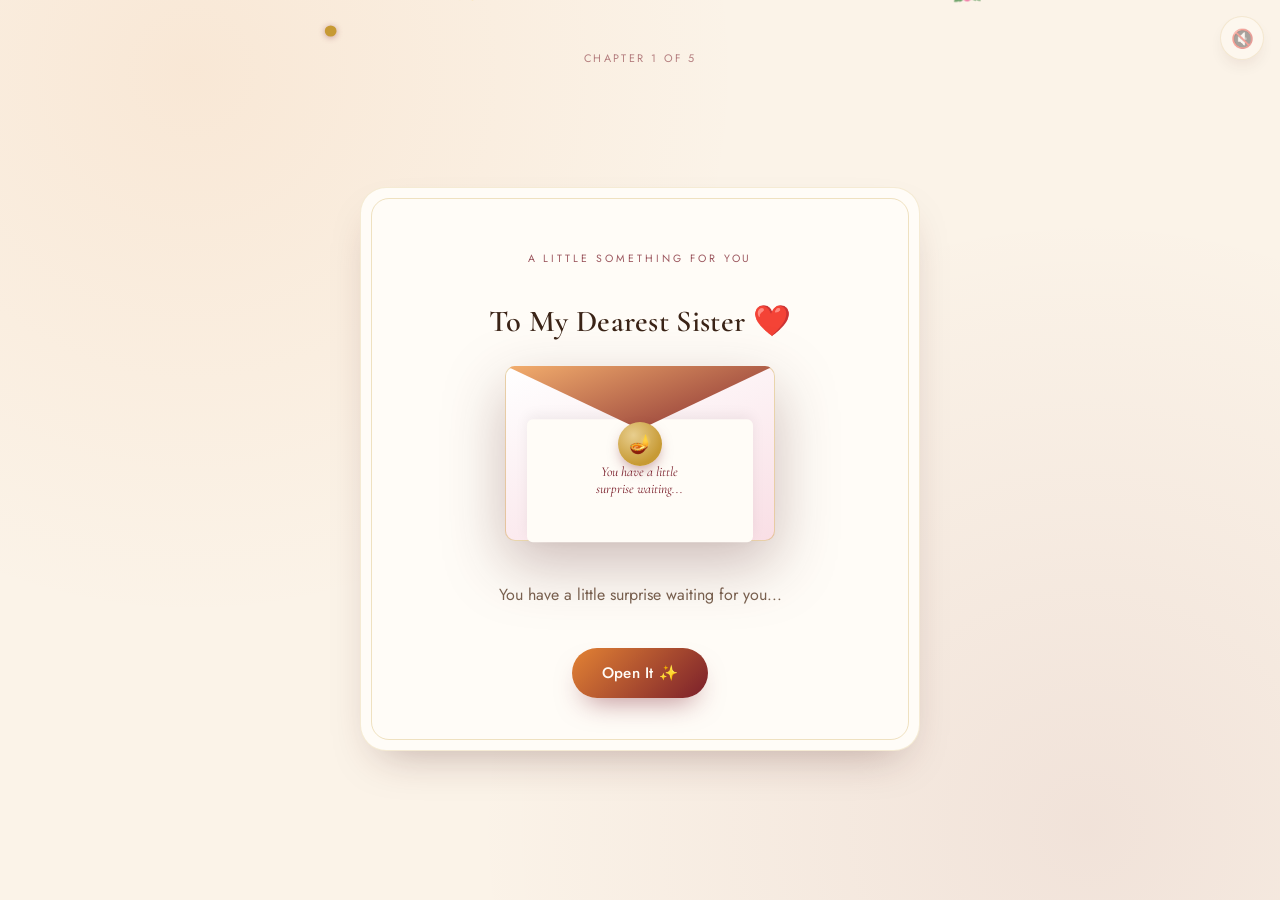
==== file.html @ 3e4451dd "Rakshabandhan album" ====
<!DOCTYPE html>
<html lang="en">
<head>
<meta charset="UTF-8">
<meta name="viewport" content="width=device-width, initial-scale=1.0, viewport-fit=cover">
<title>For My Sister — A Raksha Bandhan Story</title>
<link rel="preconnect" href="https://fonts.googleapis.com">
<link rel="preconnect" href="https://fonts.gstatic.com" crossorigin>
<link href="https://fonts.googleapis.com/css2?family=Cormorant+Garamond:ital,wght@0,400;0,500;0,600;0,700;1,500;1,600&family=Jost:wght@300;400;500;600&display=swap" rel="stylesheet">

<!--
=========================================================================
  ✦ HOW TO PERSONALIZE THIS SURPRISE ✦
  Everything you need to change lives in ONE place: the CONFIG object
  near the top of the <script> at the bottom of this file.
  Look for the block that starts with:  const CONFIG = {
  You do not need to touch any other code.
=========================================================================
-->

<style>
  /* =====================================================
     DESIGN TOKENS
  ===================================================== */
  :root{
    --cream:      #FBF3E8;
    --cream-deep: #F4E7D3;
    --paper:      #FFFCF7;
    --maroon:     #7A1F2B;
    --maroon-deep:#4E1119;
    --saffron:    #E38334;
    --saffron-lt: #F3AE6D;
    --pink:       #F0AFC0;
    --pink-lt:    #F8D8E0;
    --gold:       #C79A34;
    --gold-lt:    #E8CE8E;
    --ink:        #3B2417;
    --ink-soft:   #7A6250;
    --shadow:     0 20px 45px -20px rgba(74,25,25,.35);
    --ease: cubic-bezier(.22,.61,.36,1);
  }

  *{box-sizing:border-box; -webkit-tap-highlight-color:transparent;}
  html,body{margin:0;padding:0;}
  body{
    background:
      radial-gradient(circle at 15% 8%, rgba(227,131,52,.10), transparent 40%),
      radial-gradient(circle at 85% 92%, rgba(122,31,43,.08), transparent 45%),
      var(--cream);
    color:var(--ink);
    font-family:'Jost', sans-serif;
    min-height:100dvh;
    overflow-x:hidden;
    -webkit-font-smoothing:antialiased;
  }
  h1,h2,h3,.display{
    font-family:'Cormorant Garamond', serif;
    font-weight:600;
    letter-spacing:.01em;
  }
  .eyebrow{
    font-family:'Jost',sans-serif;
    text-transform:uppercase;
    letter-spacing:.28em;
    font-size:.66rem;
    color:var(--maroon);
    opacity:.75;
  }
  button{font-family:inherit; cursor:pointer;}
  img{max-width:100%; display:block;}

  @media (prefers-reduced-motion: reduce){
    *{animation-duration:.01ms !important; animation-iteration-count:1 !important; transition-duration:.01ms !important;}
  }

  /* =====================================================
     SIGNATURE ELEMENT — the Rakhi thread progress trail
     A kalava (sacred thread) winds across the top of the
     screen; a gold knot travels along it as she moves
     through the chapters, and on the final page the thread
     ties itself into a bow.
  ===================================================== */
  .thread-wrap{
    position:fixed; top:0; left:0; right:0; z-index:40;
    padding:14px 18px 0; pointer-events:none;
  }
  .thread-inner{
    max-width:640px; margin:0 auto; position:relative;
  }
  .thread-svg{width:100%; height:34px; display:block; overflow:visible;}
  .thread-path{
    fill:none; stroke:url(#threadGradient); stroke-width:2.5; stroke-linecap:round;
    stroke-dasharray:400; stroke-dashoffset:400;
    transition:stroke-dashoffset 1s var(--ease);
  }
  .thread-knot{
    r:5.5; fill:var(--gold); filter:drop-shadow(0 1px 3px rgba(122,31,43,.4));
    transition:cx 1s var(--ease);
  }
  .thread-label{
    text-align:center; font-size:.68rem; letter-spacing:.22em; text-transform:uppercase;
    color:var(--maroon); opacity:.55; margin-top:2px;
  }

  /* =====================================================
     APP SHELL
  ===================================================== */
  .app{
    position:relative; min-height:100dvh; width:100%;
    display:flex; align-items:center; justify-content:center;
    padding:78px 18px 40px;
  }
  .page{
    display:none;
    width:100%; max-width:560px;
    animation: pageIn .7s var(--ease);
  }
  .page.active{display:block;}
  @keyframes pageIn{
    from{opacity:0; transform:translateY(18px) scale(.985);}
    to{opacity:1; transform:translateY(0) scale(1);}
  }
  .page.leaving{animation: pageOut .45s var(--ease) forwards;}
  @keyframes pageOut{
    to{opacity:0; transform:translateY(-14px) scale(.98);}
  }

  .card{
    background:var(--paper);
    border-radius:26px;
    box-shadow:var(--shadow);
    padding:40px 28px;
    position:relative;
    border:1px solid rgba(199,154,52,.18);
  }
  .card::before{ /* corner motif */
    content:'';
    position:absolute; inset:10px;
    border:1px solid rgba(199,154,52,.28);
    border-radius:18px;
    pointer-events:none;
  }

  .btn{
    display:inline-flex; align-items:center; gap:8px;
    background:linear-gradient(135deg, var(--saffron), var(--maroon));
    color:var(--paper);
    border:none; border-radius:999px;
    padding:14px 30px;
    font-size:.95rem; font-weight:500; letter-spacing:.02em;
    box-shadow:0 14px 28px -12px rgba(122,31,43,.55);
    transition:transform .25s var(--ease), box-shadow .25s var(--ease);
  }
  .btn:active{transform:scale(.96);}
  .btn:hover{transform:translateY(-2px); box-shadow:0 18px 32px -12px rgba(122,31,43,.6);}
  .btn.ghost{
    background:transparent; color:var(--maroon);
    border:1.5px solid rgba(122,31,43,.35);
    box-shadow:none;
  }
  .btn.ghost:hover{background:rgba(122,31,43,.06);}
  .btn-row{display:flex; gap:12px; justify-content:center; margin-top:28px; flex-wrap:wrap;}

  .center{text-align:center;}
  .muted{color:var(--ink-soft);}

  /* decorative floaters (petals / sparkles) */
  .floaters{position:fixed; inset:0; pointer-events:none; z-index:5; overflow:hidden;}
  .floater{position:absolute; will-change:transform, opacity; user-select:none;}

  /* music toggle */
  .music-btn{
    position:fixed; top:16px; right:16px; z-index:50;
    width:44px; height:44px; border-radius:50%;
    background:var(--paper); border:1px solid rgba(199,154,52,.35);
    box-shadow:0 8px 20px -8px rgba(74,25,25,.35);
    display:flex; align-items:center; justify-content:center;
    font-size:1.15rem;
  }

  /* =====================================================
     PAGE 1 — ENVELOPE
  ===================================================== */
  .envelope-stage{
    display:flex; flex-direction:column; align-items:center; gap:26px;
  }
  .envelope{
    width:230px; height:150px; position:relative; cursor:pointer;
    filter:drop-shadow(0 22px 30px rgba(74,25,25,.28));
  }
  .envelope .body{
    position:absolute; inset:0;
    background:linear-gradient(160deg, #fff 0%, var(--pink-lt) 120%);
    border-radius:10px;
    border:1px solid rgba(199,154,52,.4);
  }
  .envelope .flap{
    position:absolute; top:0; left:0; width:100%; height:78px;
    background:linear-gradient(160deg, var(--saffron-lt), var(--maroon));
    clip-path:polygon(0 0, 100% 0, 50% 82%);
    transform-origin:top center;
    transition:transform .9s var(--ease);
    border-radius:10px 10px 0 0;
  }
  .envelope.open .flap{transform:rotateX(178deg);}
  .envelope .seal{
    position:absolute; top:56px; left:50%; transform:translateX(-50%);
    width:44px; height:44px; border-radius:50%;
    background:radial-gradient(circle at 35% 30%, var(--gold-lt), var(--gold) 70%);
    display:flex; align-items:center; justify-content:center;
    font-size:1.15rem; box-shadow:0 6px 14px -4px rgba(122,31,43,.5);
    z-index:3; transition:opacity .3s ease, transform .3s ease;
  }
  .envelope.open .seal{opacity:0; transform:translateX(-50%) scale(.4);}
  .envelope .letter{
    position:absolute; left:8%; bottom:6px; width:84%; height:70%;
    background:var(--paper); border-radius:6px;
    box-shadow:0 -4px 14px rgba(0,0,0,.06);
    transform:translateY(6%); transition:transform .8s var(--ease) .25s;
    display:flex; align-items:center; justify-content:center;
    font-family:'Cormorant Garamond', serif; font-style:italic; color:var(--maroon);
    font-size:.85rem; text-align:center; padding:10px;
  }
  .envelope.open .letter{transform:translateY(-46%);}

  .scene{transition:opacity .5s ease;}
  .scene.hidden{display:none;}

  .welcome-scene .sister-name{
    color:var(--maroon);
    font-style:italic;
  }

  /* =====================================================
     PAGE 2 — GALLERY
  ===================================================== */
  .gallery-title{margin-bottom:6px;}
  .timeline{
    position:relative; margin-top:30px;
    display:flex; flex-direction:column; gap:26px;
  }
  .timeline::before{
    content:''; position:absolute; left:19px; top:6px; bottom:6px; width:2px;
    background:linear-gradient(var(--gold-lt), var(--pink), var(--saffron));
    opacity:.55; border-radius:2px;
  }
  .memory{
    display:grid; grid-template-columns:40px 1fr; gap:14px; align-items:start;
  }
  .memory-dot{
    width:40px; height:40px; border-radius:50%;
    background:var(--paper); border:2px solid var(--gold);
    display:flex; align-items:center; justify-content:center;
    font-size:1rem; z-index:2; box-shadow:0 6px 14px -6px rgba(122,31,43,.4);
  }
  .memory-card{
    background:var(--paper); border-radius:20px; overflow:hidden;
    box-shadow:var(--shadow); border:1px solid rgba(199,154,52,.18);
    transition:transform .35s var(--ease), box-shadow .35s var(--ease);
  }
  .memory-card:active{transform:scale(.985);}
  .photo-frame{
    aspect-ratio:4/3; width:100%; overflow:hidden; position:relative;
    background:linear-gradient(135deg, var(--pink-lt), var(--saffron-lt));
    display:flex; align-items:center; justify-content:center;
  }
  .photo-frame img{
    width:100%; height:100%; object-fit:cover;
    transition:transform .5s var(--ease);
  }
  .memory-card:hover .photo-frame img, .memory-card:active .photo-frame img{transform:scale(1.06);}
  .photo-placeholder{
    display:flex; flex-direction:column; align-items:center; gap:6px;
    color:rgba(122,31,43,.55); font-size:.72rem; letter-spacing:.05em; text-align:center; padding:10px;
  }
  .photo-placeholder .icon{font-size:1.6rem;}
  .memory-caption{padding:14px 16px 16px;}
  .memory-caption p{margin:0 0 4px; font-family:'Cormorant Garamond',serif; font-size:1.15rem; font-style:italic; color:var(--ink);}
  .memory-caption span{font-size:.7rem; letter-spacing:.12em; text-transform:uppercase; color:var(--ink-soft);}

  /* lightbox */
  .lightbox{
    position:fixed; inset:0; z-index:100; display:none;
    align-items:center; justify-content:center; padding:24px;
    background:rgba(59,36,23,.72); backdrop-filter:blur(6px);
    animation:fadeIn .3s ease;
  }
  .lightbox.active{display:flex;}
  @keyframes fadeIn{from{opacity:0;} to{opacity:1;}}
  .lightbox-inner{
    max-width:440px; width:100%; background:var(--paper); border-radius:22px; overflow:hidden;
    box-shadow:0 30px 60px -20px rgba(0,0,0,.5);
    animation:popIn .35s var(--ease);
  }
  @keyframes popIn{from{transform:scale(.9); opacity:0;} to{transform:scale(1); opacity:1;}}
  .lightbox-inner .photo-frame{aspect-ratio:1/1;}
  .lightbox-caption{padding:18px 20px 22px; text-align:center;}
  .lightbox-close{
    position:absolute; top:18px; right:20px; width:38px; height:38px; border-radius:50%;
    background:rgba(255,255,255,.9); border:none; font-size:1.1rem; color:var(--maroon);
  }

  /* =====================================================
     PAGE 3 — REVEAL CARDS
  ===================================================== */
  .reveal-stage{display:flex; flex-direction:column; align-items:center; gap:22px;}
  .reveal-card{
    width:100%; max-width:380px; min-height:190px;
    background:linear-gradient(155deg, var(--paper), var(--cream-deep));
    border-radius:24px; box-shadow:var(--shadow); border:1px solid rgba(199,154,52,.22);
    display:flex; align-items:center; justify-content:center; text-align:center;
    padding:34px 26px; cursor:pointer; position:relative;
  }
  .reveal-card .msg{
    font-family:'Cormorant Garamond', serif; font-size:1.35rem; font-style:italic; color:var(--maroon);
    line-height:1.5;
  }
  .reveal-card .tap-hint{font-size:.8rem; letter-spacing:.06em; color:var(--ink-soft);}
  .reveal-card.flip .msg, .reveal-card.flip .tap-hint{animation:msgIn .5s var(--ease);}
  @keyframes msgIn{from{opacity:0; transform:translateY(8px);} to{opacity:1; transform:translateY(0);}}
  .reveal-progress{font-size:.72rem; letter-spacing:.18em; text-transform:uppercase; color:var(--maroon); opacity:.7;}
  .reveal-done{display:none; text-align:center;}
  .reveal-done.show{display:block; animation:msgIn .6s var(--ease);}

  /* =====================================================
     PAGE 4 — GIFT
  ===================================================== */
  .gift-stage{display:flex; flex-direction:column; align-items:center; gap:18px;}
  .gift-box{
    width:170px; height:150px; position:relative; cursor:pointer; margin-top:10px;
  }
  .gift-base{
    position:absolute; bottom:0; width:100%; height:96px;
    background:linear-gradient(135deg, var(--maroon), var(--maroon-deep));
    border-radius:8px;
  }
  .gift-lid{
    position:absolute; top:34px; width:100%; height:32px;
    background:linear-gradient(135deg, var(--saffron), var(--saffron-lt));
    border-radius:8px; transform-origin:left center;
    transition:transform .7s var(--ease), opacity .5s ease .3s;
    z-index:3;
  }
  .gift-ribbon-v{
    position:absolute; left:50%; top:0; bottom:0; width:16px; margin-left:-8px;
    background:var(--gold); z-index:2;
  }
  .gift-ribbon-h{
    position:absolute; top:44px; left:0; right:0; height:16px;
    background:var(--gold); z-index:2;
  }
  .gift-bow{
    position:absolute; top:14px; left:50%; transform:translateX(-50%);
    font-size:1.8rem; z-index:4; transition:opacity .4s ease, transform .4s ease;
  }
  .gift-box.open .gift-lid{transform:translateY(-60px) rotate(-18deg); opacity:0;}
  .gift-box.open .gift-bow{opacity:0; transform:translateX(-50%) translateY(-40px) scale(.6);}
  .gift-box.shake{animation:shake .5s ease;}
  @keyframes shake{
    0%,100%{transform:rotate(0);} 20%{transform:rotate(-4deg);} 40%{transform:rotate(4deg);}
    60%{transform:rotate(-3deg);} 80%{transform:rotate(3deg);}
  }
  .gift-glow{
    position:absolute; inset:-30px; border-radius:50%;
    background:radial-gradient(circle, rgba(232,206,142,.55), transparent 65%);
    opacity:0; transition:opacity .5s ease; z-index:1;
  }
  .gift-box.open .gift-glow{opacity:1;}

  .surprise-card{
    display:none; margin-top:10px; text-align:center;
    background:linear-gradient(160deg, var(--paper), var(--pink-lt));
    border-radius:24px; padding:32px 26px; box-shadow:var(--shadow);
    border:1px solid rgba(199,154,52,.25);
  }
  .surprise-card.show{display:block; animation:msgIn .7s var(--ease);}
  .surprise-content{
    margin-top:14px; font-family:'Cormorant Garamond', serif; font-size:1.2rem;
    color:var(--maroon); line-height:1.6; white-space:pre-line;
  }

  /* =====================================================
     PAGE 5 — FINALE
  ===================================================== */
  .finale-bg{
    position:absolute; inset:0; z-index:-1; pointer-events:none;
    background:radial-gradient(circle at 50% 0%, rgba(240,175,192,.35), transparent 55%);
  }
  .final-message{
    font-family:'Cormorant Garamond', serif; font-size:1.15rem; line-height:1.85;
    color:var(--ink); text-align:center; white-space:pre-line; margin:20px 0 6px;
  }
  .signature-line{
    font-family:'Cormorant Garamond', serif; font-style:italic; color:var(--maroon);
    text-align:center; margin-top:18px; font-size:1.1rem;
  }
  .made-with{
    text-align:center; font-size:.75rem; letter-spacing:.14em; text-transform:uppercase;
    color:var(--ink-soft); margin-top:26px;
  }
  .diya-row{display:flex; justify-content:center; gap:16px; font-size:1.6rem; margin-top:10px;}
  .diya-row span{animation:flicker 2.4s ease-in-out infinite;}
  .diya-row span:nth-child(2){animation-delay:.4s;}
  .diya-row span:nth-child(3){animation-delay:.8s;}
  @keyframes flicker{0%,100%{opacity:1; transform:translateY(0);} 50%{opacity:.75; transform:translateY(-2px);}}

  /* nav row shared */
  .page-nav{display:flex; justify-content:space-between; align-items:center; margin-top:26px;}
  .page-count{font-size:.72rem; letter-spacing:.16em; color:var(--ink-soft); text-transform:uppercase;}

  @media (min-width:640px){
    .card{padding:52px 48px;}
    .envelope{width:270px; height:175px;}
  }
</style>
</head>
<body>

<!-- Rakhi-thread progress signature -->
<div class="thread-wrap">
  <div class="thread-inner">
    <svg class="thread-svg" viewBox="0 0 600 34" preserveAspectRatio="none">
      <defs>
        <linearGradient id="threadGradient" x1="0" y1="0" x2="1" y2="0">
          <stop offset="0%" stop-color="#C79A34"/>
          <stop offset="50%" stop-color="#E38334"/>
          <stop offset="100%" stop-color="#7A1F2B"/>
        </linearGradient>
      </defs>
      <path id="threadPath" class="thread-path" d="M10,17 Q150,2 300,17 T590,17"/>
      <circle id="threadKnot" class="thread-knot" cx="10" cy="17"/>
    </svg>
    <div class="thread-label" id="threadLabel">Chapter 1 of 5</div>
  </div>
</div>

<button class="music-btn" id="musicBtn" title="Toggle music">🔇</button>
<div class="floaters" id="floaters"></div>

<div class="app">

  <!-- ================= PAGE 1 : WELCOME / ENVELOPE ================= -->
  <section class="page active" id="page1">
    <div class="card">
      <div class="scene envelope-scene" id="envelopeScene">
        <div class="envelope-stage">
          <p class="eyebrow center" style="width:100%;">A little something for you</p>
          <h1 class="display center" style="font-size:1.9rem; margin:0;">To My Dearest Sister ❤️</h1>
          <div class="envelope" id="envelope">
            <div class="glow-ring"></div>
            <div class="body"></div>
            <div class="letter">You have a little<br>surprise waiting...</div>
            <div class="flap"></div>
            <div class="seal">🪔</div>
          </div>
          <p class="muted center" style="max-width:320px;">You have a little surprise waiting for you...</p>
          <button class="btn" id="openEnvelopeBtn">Open It ✨</button>
        </div>
      </div>

      <div class="scene welcome-scene hidden" id="welcomeScene">
        <div class="center">
          <p class="eyebrow">Raksha Bandhan</p>
          <h1 class="display" style="font-size:2.1rem; margin:8px 0 4px;">
            Happy Raksha Bandhan, <span class="sister-name" id="welcomeName">Sister</span> ❤️
          </h1>
          <p class="muted" style="font-size:1.02rem; margin-top:10px;">I made something special just for you.</p>
          <div class="btn-row">
            <button class="btn" id="beginBtn">Let's Begin ✨</button>
          </div>
        </div>
      </div>
    </div>
  </section>

  <!-- ================= PAGE 2 : MEMORIES ================= -->
  <section class="page" id="page2">
    <div class="card">
      <p class="eyebrow center" style="width:100%;">Chapter Two</p>
      <h2 class="display gallery-title center" style="font-size:1.7rem;">A Little Journey Through Our Memories ❤️</h2>
      <p class="muted center">Tap any memory to see it up close.</p>

      <div class="timeline" id="timeline"></div>

      <div class="page-nav">
        <button class="btn ghost" data-goto="1">← Back</button>
        <span class="page-count">2 / 5</span>
        <button class="btn" data-goto="3">Continue →</button>
      </div>
    </div>
  </section>

  <!-- ================= PAGE 3 : THINGS I DON'T SAY ENOUGH ================= -->
  <section class="page" id="page3">
    <div class="card">
      <p class="eyebrow center" style="width:100%;">Chapter Three</p>
      <h2 class="display center" style="font-size:1.7rem;">Things I Don't Say Enough...</h2>

      <div class="reveal-stage">
        <div class="reveal-card" id="revealCard">
          <div>
            <div class="msg" id="revealMsg">Tap to reveal ❤️</div>
            <div class="tap-hint" id="revealHint" style="margin-top:10px;">(tap the card)</div>
          </div>
        </div>
        <div class="reveal-progress" id="revealProgress">0 / 6</div>

        <div class="reveal-done" id="revealDone">
          <p class="muted" style="font-style:italic;">And there are still a thousand things I could say...</p>
          <p class="display" style="font-size:1.2rem; color:var(--maroon);">But let's move to your surprise 🎁</p>
        </div>
      </div>

      <div class="page-nav">
        <button class="btn ghost" data-goto="2">← Back</button>
        <span class="page-count">3 / 5</span>
        <button class="btn" data-goto="4" id="toSurpriseBtn">Continue →</button>
      </div>
    </div>
  </section>

  <!-- ================= PAGE 4 : SURPRISE ================= -->
  <section class="page" id="page4">
    <div class="card">
      <p class="eyebrow center" style="width:100%;">Chapter Four</p>
      <div class="center">
        <p class="muted" style="margin-bottom:2px;">Okay... enough emotional stuff. 😌</p>
        <h2 class="display" style="font-size:1.7rem; margin-top:0;">Your Rakhi Surprise Is Here!</h2>
      </div>

      <div class="gift-stage">
        <div class="gift-box" id="giftBox">
          <div class="gift-glow"></div>
          <div class="gift-base"></div>
          <div class="gift-ribbon-v"></div>
          <div class="gift-ribbon-h"></div>
          <div class="gift-lid"></div>
          <div class="gift-bow">🎀</div>
        </div>
        <button class="btn" id="openGiftBtn">Open Your Gift 🎁</button>

        <div class="surprise-card" id="surpriseCard">
          <p class="eyebrow">For You, With Love ❤️</p>
          <div class="surprise-content" id="surpriseContent"></div>
        </div>
      </div>

      <div class="page-nav">
        <button class="btn ghost" data-goto="3">← Back</button>
        <span class="page-count">4 / 5</span>
        <button class="btn" data-goto="5" id="toFinalBtn">Continue →</button>
      </div>
    </div>
  </section>

  <!-- ================= PAGE 5 : FINAL MESSAGE ================= -->
  <section class="page" id="page5">
    <div class="finale-bg"></div>
    <div class="card">
      <div class="diya-row"><span>🪔</span><span>🌸</span><span>🪔</span></div>
      <h1 class="display center" style="font-size:2rem; margin:14px 0 0;" id="finalName">Happy Raksha Bandhan, Sister ❤️</h1>
      <p class="final-message" id="finalMessage"></p>
      <p class="signature-line" id="signatureLine">Always your annoying brother ❤️</p>
      <p class="made-with">Made with ❤️ just for you</p>
      <div class="btn-row">
        <button class="btn" id="replayBtn">Replay Our Story ✨</button>
      </div>
    </div>
  </section>

</div>

<!-- Lightbox for gallery -->
<div class="lightbox" id="lightbox">
  <div class="lightbox-inner">
    <button class="lightbox-close" id="lightboxClose">✕</button>
    <div class="photo-frame" id="lightboxFrame"></div>
    <div class="lightbox-caption">
      <p class="display" id="lightboxCaption" style="font-size:1.2rem; font-style:italic; margin:0 0 4px;"></p>
      <span class="muted" id="lightboxYear" style="font-size:.75rem; letter-spacing:.1em; text-transform:uppercase;"></span>
    </div>
  </div>
</div>

<audio id="bgMusic" loop preload="none"></audio>

<script>
/* =========================================================================
   ✦✦✦  CONFIG — CHANGE EVERYTHING HERE  ✦✦✦
   This is the only section you should need to edit.
========================================================================= */
const CONFIG = {

  SISTER_NAME: "Sister",
  BROTHER_NAME: "Your Brother",

  // Optional background music. Put a file (e.g. "music.mp3") next to this
  // HTML file and put its filename here. Leave as "" to skip music.
  MUSIC_SRC: "",

  // 6–10 memories. For each photo, set `src` to your own image path
  // (e.g. "photos/1.jpg"). Leave `src` as "" to show a placeholder
  // until you add the real photo.
  PHOTOS: [
    { src: "WhatsApp Image 2026-08-29 at 12.36.49 PM.jpeg", caption: "The good old days 🥹", year: "" },
    // { src: "", caption: "Partners in crime 😂", year: "" },
    { src: "", caption: "One of my favourite memories ❤️", year: "" },
    { src: "", caption: "Even our fights became memories.", year: "" },
    { src: "", caption: "Always my sister, always my family.", year: "" },
    { src: "", caption: "Growing up, side by side.", year: "" },
  ],

  // Messages revealed one tap at a time on the "Things I Don't Say
  // Enough" page. Add or remove as many as you like.
  MESSAGES: [
    "Thank you for always being there for me.",
    "Sorry for all the times I've annoyed you... although I probably won't stop. 😂",
    "No matter how much we fight, you'll always be one of my favourite people.",
    "I'm genuinely lucky to have you as my sister.",
    "You can always count on me, no matter what.",
    "Some things don't need to be said every day. But today, I want you to know that I love you.",
  ],

  // The content revealed inside the gift box on the surprise page.
  // Use \n for a new line. Add a gift voucher, QR code description,
  // announcement, promise — anything you like.
  SURPRISE_CONTENT: "Whatever you're imagining right now...\nit's even better than that. 😉\n\nCome find me for the real thing!",

  // The closing letter on the final page. Use \n\n for new paragraphs.
  FINAL_MESSAGE:
`We may fight, argue, annoy each other, and sometimes drive each other crazy...

But no matter where life takes us, you'll always have a brother who is just one call away.

Thank you for being my sister, my partner in crime, and one of the most special people in my life.

Happy Raksha Bandhan! 🫶`,
};

/* =========================================================================
   APP LOGIC — no need to edit below this line
========================================================================= */
(function(){
  const $ = (sel, root=document) => root.querySelector(sel);
  const $$ = (sel, root=document) => Array.from(root.querySelectorAll(sel));

  const totalPages = 5;
  let currentPage = 1;

  /* ---------- inject personalized text ---------- */
  $('#welcomeName').textContent = CONFIG.SISTER_NAME;
  $('#finalName').textContent = `Happy Raksha Bandhan, ${CONFIG.SISTER_NAME} ❤️`;
  $('#finalMessage').textContent = CONFIG.FINAL_MESSAGE;
  $('#signatureLine').textContent = `Always ${CONFIG.BROTHER_NAME.toLowerCase().startsWith('your') ? CONFIG.BROTHER_NAME.toLowerCase() : 'your ' + CONFIG.BROTHER_NAME.toLowerCase()} ❤️`;
  $('#surpriseContent').textContent = CONFIG.SURPRISE_CONTENT;

  /* ---------- build memory timeline ---------- */
  const timeline = $('#timeline');
  const icons = ['🌸','🪷','🧵','✨','❤️','🪔','🌼','🎀','🌺','💫'];
  CONFIG.PHOTOS.forEach((p, i) => {
    const row = document.createElement('div');
    row.className = 'memory';
    row.innerHTML = `
      <div class="memory-dot">${icons[i % icons.length]}</div>
      <div class="memory-card" data-idx="${i}">
        <div class="photo-frame">
          ${ p.src
            ? `<img src="${p.src}" alt="${p.caption}">`
            : `<div class="photo-placeholder"><span class="icon">🖼️</span><span>Add PHOTO_${i+1} in CONFIG</span></div>` }
        </div>
        <div class="memory-caption">
          <p>${p.caption}</p>
          ${p.year ? `<span>${p.year}</span>` : ''}
        </div>
      </div>`;
    timeline.appendChild(row);
  });

  $$('.memory-card').forEach(card => {
    card.addEventListener('click', () => openLightbox(parseInt(card.dataset.idx, 10)));
  });

  function openLightbox(idx){
    const p = CONFIG.PHOTOS[idx];
    const frame = $('#lightboxFrame');
    frame.innerHTML = p.src
      ? `<img src="${p.src}" alt="${p.caption}">`
      : `<div class="photo-placeholder"><span class="icon">🖼️</span><span>Add PHOTO_${idx+1} in CONFIG</span></div>`;
    $('#lightboxCaption').textContent = p.caption;
    $('#lightboxYear').textContent = p.year || '';
    $('#lightbox').classList.add('active');
  }
  $('#lightboxClose').addEventListener('click', () => $('#lightbox').classList.remove('active'));
  $('#lightbox').addEventListener('click', (e) => { if(e.target.id === 'lightbox') $('#lightbox').classList.remove('active'); });

  /* ---------- rakhi thread progress ---------- */
  const threadPath = $('#threadPath');
  const threadKnot = $('#threadKnot');
  const threadLabel = $('#threadLabel');
  const pathLen = threadPath.getTotalLength ? threadPath.getTotalLength() : 400;
  threadPath.style.strokeDasharray = pathLen;

  function updateThread(page){
    const pct = (page - 1) / (totalPages - 1);
    threadPath.style.strokeDashoffset = pathLen * (1 - pct);
    const pt = threadPath.getPointAtLength(pathLen * pct);
    threadKnot.setAttribute('cx', pt.x);
    threadKnot.setAttribute('cy', pt.y);
    threadLabel.textContent = page < 5 ? `Chapter ${page} of 5` : `The Thread Is Tied ✓`;
  }

  /* ---------- page navigation ---------- */
  function goToPage(n){
    if(n === currentPage) return;
    const from = $('#page' + currentPage);
    const to = $('#page' + n);
    from.classList.add('leaving');
    setTimeout(() => {
      from.classList.remove('active', 'leaving');
      to.classList.add('active');
      currentPage = n;
      updateThread(n);
      spawnPetals(6);
      window.scrollTo({top:0, behavior:'smooth'});
    }, 380);
  }
  $$('[data-goto]').forEach(btn => {
    btn.addEventListener('click', () => goToPage(parseInt(btn.dataset.goto, 10)));
  });
  updateThread(1);

  /* ---------- swipe support (pages 2-5) ---------- */
  let touchStartX = null;
  document.querySelector('.app').addEventListener('touchstart', e => {
    touchStartX = e.changedTouches[0].clientX;
  }, {passive:true});
  document.querySelector('.app').addEventListener('touchend', e => {
    if(touchStartX === null) return;
    const dx = e.changedTouches[0].clientX - touchStartX;
    if(Math.abs(dx) > 60 && currentPage > 1 && currentPage < 5){
      if(dx < 0 && currentPage < totalPages) goToPage(currentPage + 1);
      if(dx > 0 && currentPage > 1) goToPage(currentPage - 1);
    }
    touchStartX = null;
  }, {passive:true});

  /* ---------- PAGE 1: envelope ---------- */
  const envelope = $('#envelope');
  envelope.addEventListener('click', openEnvelope);
  $('#openEnvelopeBtn').addEventListener('click', openEnvelope);
  let envelopeOpened = false;
  function openEnvelope(){
    if(envelopeOpened) return;
    envelopeOpened = true;
    envelope.classList.add('open');
    spawnPetals(22);
    setTimeout(() => {
      $('#envelopeScene').classList.add('hidden');
      $('#welcomeScene').classList.remove('hidden');
    }, 1000);
  }
  $('#beginBtn').addEventListener('click', () => goToPage(2));

  /* ---------- PAGE 3: reveal cards ---------- */
  const revealCard = $('#revealCard');
  const revealMsg = $('#revealMsg');
  const revealHint = $('#revealHint');
  const revealProgress = $('#revealProgress');
  const revealDone = $('#revealDone');
  let revealIdx = 0;
  revealCard.addEventListener('click', () => {
    if(revealIdx >= CONFIG.MESSAGES.length){
      return;
    }
    revealMsg.textContent = CONFIG.MESSAGES[revealIdx];
    revealHint.textContent = revealIdx < CONFIG.MESSAGES.length - 1 ? '(tap for the next one)' : '(tap to finish)';
    revealCard.classList.remove('flip'); void revealCard.offsetWidth; revealCard.classList.add('flip');
    revealIdx++;
    revealProgress.textContent = `${revealIdx} / ${CONFIG.MESSAGES.length}`;
    spawnPetals(4);
    if(revealIdx === CONFIG.MESSAGES.length){
      setTimeout(() => revealDone.classList.add('show'), 500);
    }
  });

  /* ---------- PAGE 4: gift ---------- */
  const giftBox = $('#giftBox');
  const surpriseCard = $('#surpriseCard');
  let giftOpened = false;
  function openGift(){
    if(giftOpened) return;
    giftOpened = true;
    giftBox.classList.add('shake');
    setTimeout(() => {
      giftBox.classList.remove('shake');
      giftBox.classList.add('open');
      spawnConfetti(36);
      setTimeout(() => surpriseCard.classList.add('show'), 400);
    }, 480);
  }
  giftBox.addEventListener('click', openGift);
  $('#openGiftBtn').addEventListener('click', openGift);

  /* ---------- PAGE 5: replay ---------- */
  $('#replayBtn').addEventListener('click', () => {
    envelopeOpened = false;
    envelope.classList.remove('open');
    $('#envelopeScene').classList.remove('hidden');
    $('#welcomeScene').classList.add('hidden');

    revealIdx = 0;
    revealMsg.textContent = 'Tap to reveal ❤️';
    revealHint.textContent = '(tap the card)';
    revealProgress.textContent = `0 / ${CONFIG.MESSAGES.length}`;
    revealDone.classList.remove('show');

    giftOpened = false;
    giftBox.classList.remove('open');
    surpriseCard.classList.remove('show');

    goToPage(1);
    spawnPetals(16);
  });

  /* ---------- ambient floating petals / sparkles ---------- */
  const floaters = $('#floaters');
  const petalEmoji = ['🌸','🌺','✨','🪷'];
  function spawnPetals(count){
    for(let i=0;i<count;i++){
      const el = document.createElement('div');
      el.className = 'floater';
      el.textContent = petalEmoji[Math.floor(Math.random()*petalEmoji.length)];
      const size = 12 + Math.random()*14;
      const left = Math.random()*100;
      const duration = 4 + Math.random()*3;
      const drift = (Math.random()*80 - 40);
      el.style.cssText = `left:${left}vw; top:-30px; font-size:${size}px; opacity:${.5+Math.random()*.4};`;
      floaters.appendChild(el);
      el.animate([
        { transform:`translate(0,0) rotate(0deg)`, offset:0 },
        { transform:`translate(${drift}px, 60vh) rotate(180deg)`, offset:.6 },
        { transform:`translate(${drift*1.4}px, 105vh) rotate(360deg)`, offset:1 }
      ], { duration: duration*1000, easing:'ease-in' });
      setTimeout(() => el.remove(), duration*1000 + 100);
    }
  }
  const confettiColors = ['#E38334','#7A1F2B','#C79A34','#F0AFC0'];
  function spawnConfetti(count){
    for(let i=0;i<count;i++){
      const el = document.createElement('div');
      el.className = 'floater';
      const size = 6 + Math.random()*6;
      const color = confettiColors[Math.floor(Math.random()*confettiColors.length)];
      const left = 50 + (Math.random()*40 - 20);
      const top = 45 + (Math.random()*10 - 5);
      const dx = (Math.random()*200 - 100);
      const dy = -(80 + Math.random()*140);
      el.style.cssText = `left:${left}vw; top:${top}vh; width:${size}px; height:${size*1.6}px; background:${color}; border-radius:2px;`;
      floaters.appendChild(el);
      const anim = el.animate([
        { transform:'translate(0,0) rotate(0deg)', opacity:1, offset:0 },
        { transform:`translate(${dx*0.5}px, ${dy}px) rotate(${180+Math.random()*180}deg)`, opacity:1, offset:.4 },
        { transform:`translate(${dx}px, ${dy+320}px) rotate(${540+Math.random()*360}deg)`, opacity:0, offset:1 }
      ], { duration: 1600 + Math.random()*600, easing:'cubic-bezier(.22,.61,.36,1)' });
      anim.onfinish = () => el.remove();
    }
  }

  /* ---------- background music ---------- */
  const musicBtn = $('#musicBtn');
  const bgMusic = $('#bgMusic');
  let musicReady = false, musicPlaying = false;
  if(CONFIG.MUSIC_SRC){
    bgMusic.src = CONFIG.MUSIC_SRC;
    musicReady = true;
  } else {
    musicBtn.style.opacity = '.45';
    musicBtn.title = 'Add MUSIC_SRC in CONFIG to enable music';
  }
  musicBtn.addEventListener('click', () => {
    if(!musicReady) return;
    if(musicPlaying){
      bgMusic.pause();
      musicBtn.textContent = '🔇';
    } else {
      bgMusic.volume = 0.35;
      bgMusic.play().catch(() => {});
      musicBtn.textContent = '🔊';
    }
    musicPlaying = !musicPlaying;
  });

  /* gentle ambient petals on load */
  spawnPetals(8);
})();
</script>
</body>
</html>
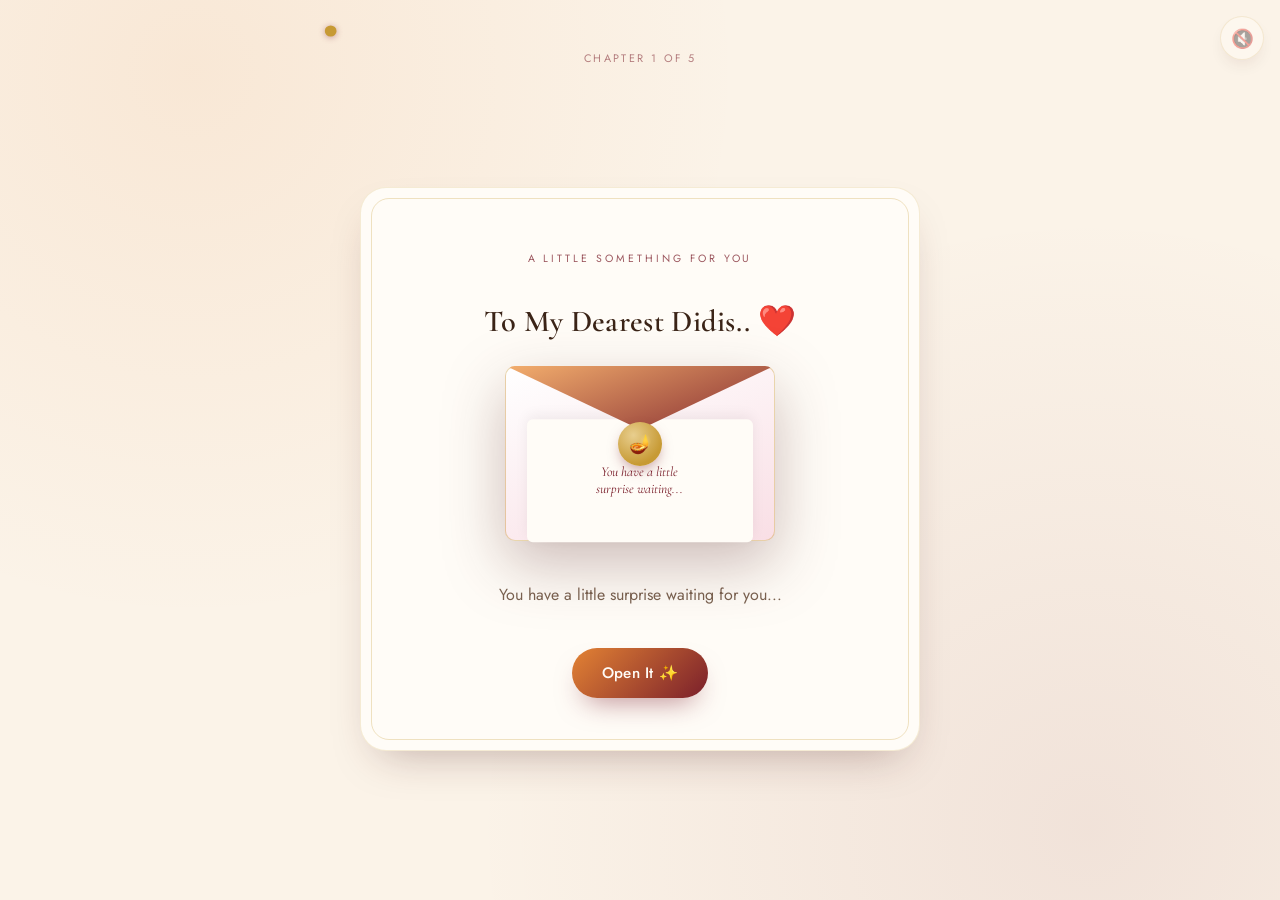
==== commit e6c4e882: "final pic" ====
--- a/file.html
+++ b/file.html
@@ -9,19 +9,17 @@
 <link href="https://fonts.googleapis.com/css2?family=Cormorant+Garamond:ital,wght@0,400;0,500;0,600;0,700;1,500;1,600&family=Jost:wght@300;400;500;600&display=swap" rel="stylesheet">
 
 <!--
-=========================================================================
   ✦ HOW TO PERSONALIZE THIS SURPRISE ✦
   Everything you need to change lives in ONE place: the CONFIG object
   near the top of the <script> at the bottom of this file.
   Look for the block that starts with:  const CONFIG = {
   You do not need to touch any other code.
-=========================================================================
 -->
 
 <style>
-  /* =====================================================
+  /* 
      DESIGN TOKENS
-  ===================================================== */
+   */
   :root{
     --cream:      #FBF3E8;
     --cream-deep: #F4E7D3;
@@ -73,13 +71,13 @@
     *{animation-duration:.01ms !important; animation-iteration-count:1 !important; transition-duration:.01ms !important;}
   }
 
-  /* =====================================================
+  /* 
      SIGNATURE ELEMENT — the Rakhi thread progress trail
      A kalava (sacred thread) winds across the top of the
      screen; a gold knot travels along it as she moves
      through the chapters, and on the final page the thread
      ties itself into a bow.
-  ===================================================== */
+  */
   .thread-wrap{
     position:fixed; top:0; left:0; right:0; z-index:40;
     padding:14px 18px 0; pointer-events:none;
@@ -102,9 +100,9 @@
     color:var(--maroon); opacity:.55; margin-top:2px;
   }
 
-  /* =====================================================
+  /* 
      APP SHELL
-  ===================================================== */
+  */
   .app{
     position:relative; min-height:100dvh; width:100%;
     display:flex; align-items:center; justify-content:center;
@@ -133,7 +131,7 @@
     position:relative;
     border:1px solid rgba(199,154,52,.18);
   }
-  .card::before{ /* corner motif */
+  .card::before{ 
     content:'';
     position:absolute; inset:10px;
     border:1px solid rgba(199,154,52,.28);
@@ -164,7 +162,7 @@
   .center{text-align:center;}
   .muted{color:var(--ink-soft);}
 
-  /* decorative floaters (petals / sparkles) */
+ 
   .floaters{position:fixed; inset:0; pointer-events:none; z-index:5; overflow:hidden;}
   .floater{position:absolute; will-change:transform, opacity; user-select:none;}
 
@@ -178,9 +176,9 @@
     font-size:1.15rem;
   }
 
-  /* =====================================================
+  /* 
      PAGE 1 — ENVELOPE
-  ===================================================== */
+  */
   .envelope-stage{
     display:flex; flex-direction:column; align-items:center; gap:26px;
   }
@@ -231,9 +229,9 @@
     font-style:italic;
   }
 
-  /* =====================================================
+  /* 
      PAGE 2 — GALLERY
-  ===================================================== */
+ */
   .gallery-title{margin-bottom:6px;}
   .timeline{
     position:relative; margin-top:30px;
@@ -300,9 +298,9 @@
     background:rgba(255,255,255,.9); border:none; font-size:1.1rem; color:var(--maroon);
   }
 
-  /* =====================================================
+  /* 
      PAGE 3 — REVEAL CARDS
-  ===================================================== */
+ */
   .reveal-stage{display:flex; flex-direction:column; align-items:center; gap:22px;}
   .reveal-card{
     width:100%; max-width:380px; min-height:190px;
@@ -322,9 +320,9 @@
   .reveal-done{display:none; text-align:center;}
   .reveal-done.show{display:block; animation:msgIn .6s var(--ease);}
 
-  /* =====================================================
+  /* 
      PAGE 4 — GIFT
-  ===================================================== */
+*/
   .gift-stage{display:flex; flex-direction:column; align-items:center; gap:18px;}
   .gift-box{
     width:170px; height:150px; position:relative; cursor:pointer; margin-top:10px;
@@ -379,9 +377,9 @@
     color:var(--maroon); line-height:1.6; white-space:pre-line;
   }
 
-  /* =====================================================
+  /*
      PAGE 5 — FINALE
-  ===================================================== */
+ */
   .finale-bg{
     position:absolute; inset:0; z-index:-1; pointer-events:none;
     background:radial-gradient(circle at 50% 0%, rgba(240,175,192,.35), transparent 55%);
@@ -439,13 +437,13 @@
 
 <div class="app">
 
-  <!-- ================= PAGE 1 : WELCOME / ENVELOPE ================= -->
+  <!--  PAGE 1 : WELCOME / ENVELOPE  -->
   <section class="page active" id="page1">
     <div class="card">
       <div class="scene envelope-scene" id="envelopeScene">
         <div class="envelope-stage">
           <p class="eyebrow center" style="width:100%;">A little something for you</p>
-          <h1 class="display center" style="font-size:1.9rem; margin:0;">To My Dearest Sister ❤️</h1>
+          <h1 class="display center" style="font-size:1.9rem; margin:0;">To My Dearest Didis.. ❤️</h1>
           <div class="envelope" id="envelope">
             <div class="glow-ring"></div>
             <div class="body"></div>
@@ -462,9 +460,9 @@
         <div class="center">
           <p class="eyebrow">Raksha Bandhan</p>
           <h1 class="display" style="font-size:2.1rem; margin:8px 0 4px;">
-            Happy Raksha Bandhan, <span class="sister-name" id="welcomeName">Sister</span> ❤️
+            Happy Raksha Bandhan, <span class="sister-name" id="welcomeName">Lopu & Lozss</span> ❤️
           </h1>
-          <p class="muted" style="font-size:1.02rem; margin-top:10px;">I made something special just for you.</p>
+          <p class="muted" style="font-size:1.02rem; margin-top:10px;">I made something special for you.</p>
           <div class="btn-row">
             <button class="btn" id="beginBtn">Let's Begin ✨</button>
           </div>
@@ -473,7 +471,7 @@
     </div>
   </section>
 
-  <!-- ================= PAGE 2 : MEMORIES ================= -->
+  <!--  PAGE 2 : MEMORIES  -->
   <section class="page" id="page2">
     <div class="card">
       <p class="eyebrow center" style="width:100%;">Chapter Two</p>
@@ -490,7 +488,7 @@
     </div>
   </section>
 
-  <!-- ================= PAGE 3 : THINGS I DON'T SAY ENOUGH ================= -->
+  <!--  PAGE 3 : THINGS I DON'T SAY ENOUGH  -->
   <section class="page" id="page3">
     <div class="card">
       <p class="eyebrow center" style="width:100%;">Chapter Three</p>
@@ -519,7 +517,7 @@
     </div>
   </section>
 
-  <!-- ================= PAGE 4 : SURPRISE ================= -->
+  <!--  PAGE 4 : SURPRISE -->
   <section class="page" id="page4">
     <div class="card">
       <p class="eyebrow center" style="width:100%;">Chapter Four</p>
@@ -553,14 +551,14 @@
     </div>
   </section>
 
-  <!-- ================= PAGE 5 : FINAL MESSAGE ================= -->
+  <!--  PAGE 5 : FINAL MESSAGE  -->
   <section class="page" id="page5">
     <div class="finale-bg"></div>
     <div class="card">
       <div class="diya-row"><span>🪔</span><span>🌸</span><span>🪔</span></div>
       <h1 class="display center" style="font-size:2rem; margin:14px 0 0;" id="finalName">Happy Raksha Bandhan, Sister ❤️</h1>
       <p class="final-message" id="finalMessage"></p>
-      <p class="signature-line" id="signatureLine">Always your annoying brother ❤️</p>
+      <p class="signature-line" id="signatureLine">Always your annoying brother Pratik ❤️</p>
       <p class="made-with">Made with ❤️ just for you</p>
       <div class="btn-row">
         <button class="btn" id="replayBtn">Replay Our Story ✨</button>
@@ -585,29 +583,22 @@
 <audio id="bgMusic" loop preload="none"></audio>
 
 <script>
-/* =========================================================================
+/* 
    ✦✦✦  CONFIG — CHANGE EVERYTHING HERE  ✦✦✦
    This is the only section you should need to edit.
-========================================================================= */
+ */
 const CONFIG = {
 
-  SISTER_NAME: "Sister",
-  BROTHER_NAME: "Your Brother",
-
-  // Optional background music. Put a file (e.g. "music.mp3") next to this
-  // HTML file and put its filename here. Leave as "" to skip music.
+  SISTER_NAME: "Lopu & Lozss",
+  BROTHER_NAME: "Pratik",
+
   MUSIC_SRC: "",
 
-  // 6–10 memories. For each photo, set `src` to your own image path
-  // (e.g. "photos/1.jpg"). Leave `src` as "" to show a placeholder
-  // until you add the real photo.
   PHOTOS: [
-    { src: "WhatsApp Image 2026-08-29 at 12.36.49 PM.jpeg", caption: "The good old days 🥹", year: "" },
-    // { src: "", caption: "Partners in crime 😂", year: "" },
-    { src: "", caption: "One of my favourite memories ❤️", year: "" },
-    { src: "", caption: "Even our fights became memories.", year: "" },
-    { src: "", caption: "Always my sister, always my family.", year: "" },
-    { src: "", caption: "Growing up, side by side.", year: "" },
+    { src: "WhatsApp Image 2026-08-29 at 2.02.01 PM (1) copy.jpeg", caption: "The good old days 🥹", year: "" },
+    { src: "WhatsApp Image 2026-08-29 at 2.02.01 PM.jpeg", caption: "One of my favourite memories ❤️", year: "" },
+    { src: "WhatsApp Image 2026-08-29 at 2.17.40 PM.jpeg", caption: "Even our fights became memories.", year: "" },
+    { src: "WhatsApp Image 2026-08-29 at 12.36.49 PM.jpeg", caption: "Growing up, side by side.", year: "" },
   ],
 
   // Messages revealed one tap at a time on the "Things I Don't Say
@@ -615,31 +606,32 @@
   MESSAGES: [
     "Thank you for always being there for me.",
     "Sorry for all the times I've annoyed you... although I probably won't stop. 😂",
-    "No matter how much we fight, you'll always be one of my favourite people.",
-    "I'm genuinely lucky to have you as my sister.",
-    "You can always count on me, no matter what.",
-    "Some things don't need to be said every day. But today, I want you to know that I love you.",
+    "No matter how much we fight, you'll always be one of my favourite people.(Specially for lozy😘)",
+    "I'm genuinely lucky to have you as my sister. you dont know how much you both mean to me.",
+    "Through every high and every low, remember that you’ll always have me by your side. You can count on me, no matter what. 🫶",
+    "Some things are understood without ever being said. But today, I want to say what my heart has always known  I love you more than words could ever express. ❤️",
   ],
 
-  // The content revealed inside the gift box on the surprise page.
-  // Use \n for a new line. Add a gift voucher, QR code description,
-  // announcement, promise — anything you like.
+ 
   SURPRISE_CONTENT: "Whatever you're imagining right now...\nit's even better than that. 😉\n\nCome find me for the real thing!",
 
-  // The closing letter on the final page. Use \n\n for new paragraphs.
   FINAL_MESSAGE:
-`We may fight, argue, annoy each other, and sometimes drive each other crazy...
-
-But no matter where life takes us, you'll always have a brother who is just one call away.
-
-Thank you for being my sister, my partner in crime, and one of the most special people in my life.
-
-Happy Raksha Bandhan! 🫶`,
+`We may fight, argue, annoy each other, and sometimes drive each other completely crazy… 😂❤️
+
+But no matter where life takes us, always remember that you’ll have a brother who is just one call away. Whenever you need me  whether it’s for something big, something small, or simply because you feel like talking , never hesitate to reach out. Never think that I’ll judge you or misunderstand you. You can always come to me, no matter what, because I’ll always be there for you. 🤝❤️
+
+Thank you for being not just my sister, but also my best friend, my guide, my constant support, and one of the most precious people in my life. Having you as my sister is truly one of the greatest blessings I could ask for.
+
+No matter how much we grow, how far we go, or how much life changes, you’ll always have your brother standing by your side. ❤️
+
+ Happy Raksha Bandhan, Sis! 🫶🎀
+Always remember  you’re never alone. Your brother is just one call away. ❤️
+`,
 };
 
-/* =========================================================================
+/* 
    APP LOGIC — no need to edit below this line
-========================================================================= */
+ */
 (function(){
   const $ = (sel, root=document) => root.querySelector(sel);
   const $$ = (sel, root=document) => Array.from(root.querySelectorAll(sel));
